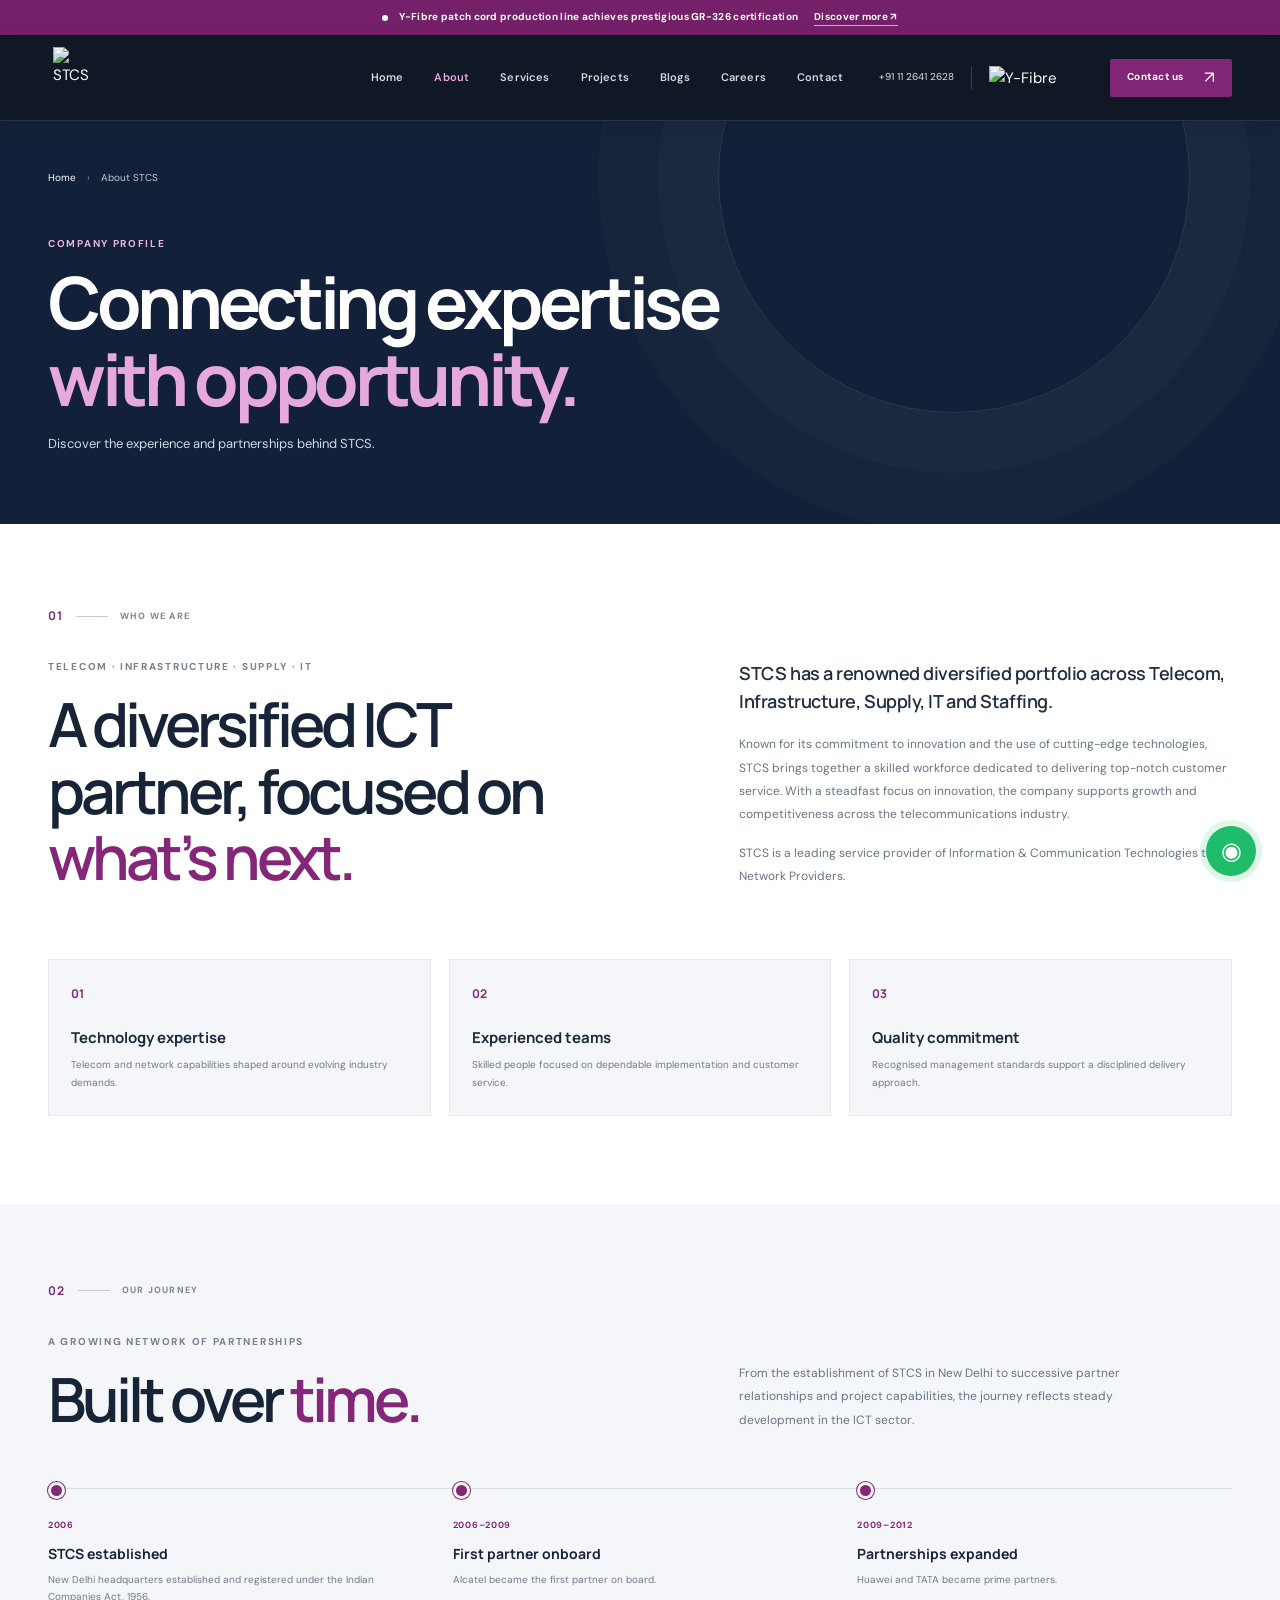
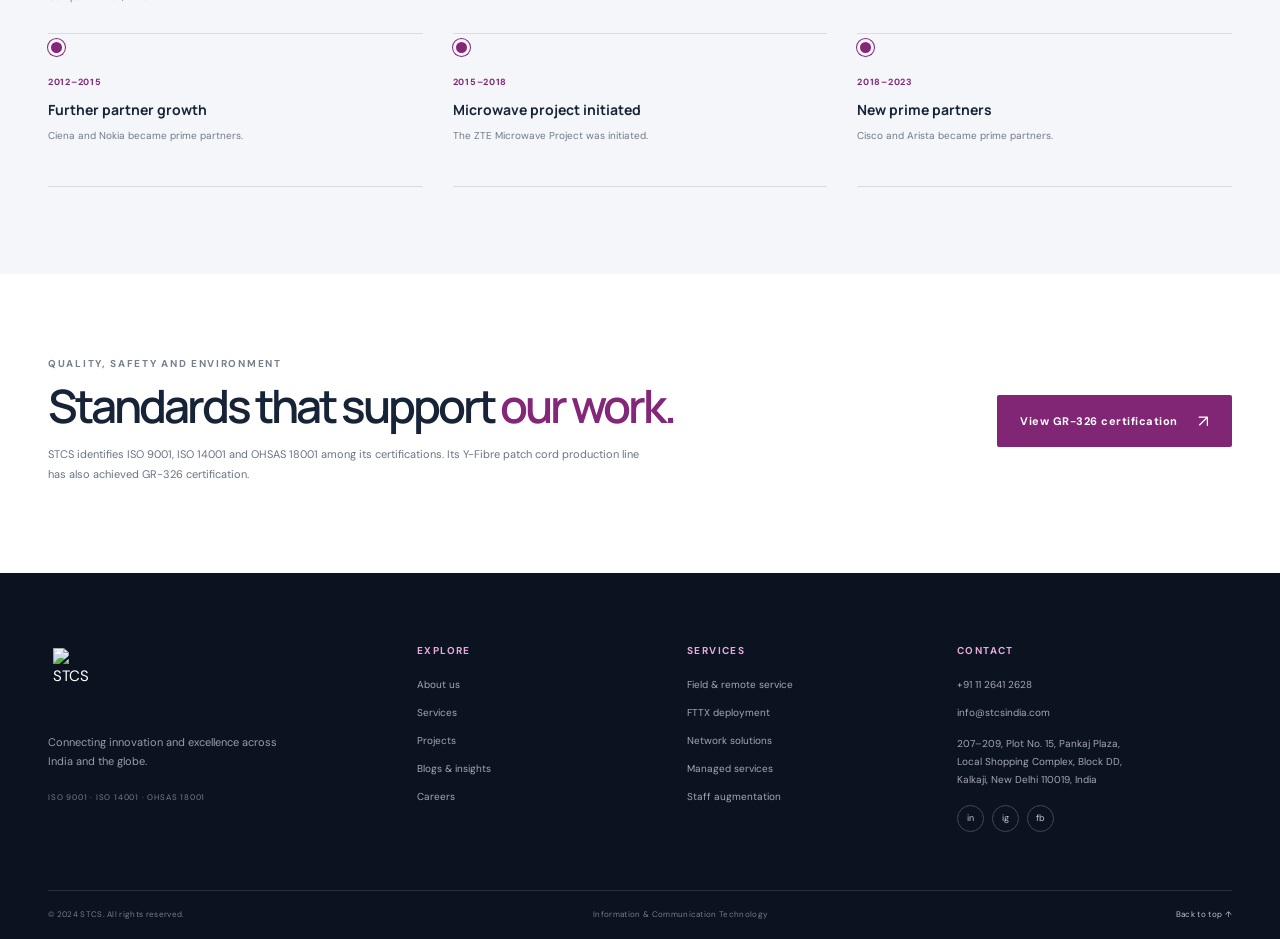
==== about.html @ 0537f9fa "Build STCS multi-page company website" ====
<!doctype html>
<html lang="en">
<head>
  <meta charset="utf-8"><meta name="viewport" content="width=device-width, initial-scale=1"><meta name="theme-color" content="#111a2a">
  <meta name="description" content="Learn about STCS, its telecommunications expertise, company history and commitment to service quality.">
  <title>About STCS — Connecting Innovation & Excellence</title>
  <link rel="preconnect" href="https://fonts.googleapis.com"><link rel="preconnect" href="https://fonts.gstatic.com" crossorigin>
  <link href="https://fonts.googleapis.com/css2?family=DM+Sans:wght@400;500;600;700&family=Manrope:wght@400;500;600;700;800&display=swap" rel="stylesheet">
  <link rel="stylesheet" href="styles.css"><link rel="stylesheet" href="brand.css?v=4"><link rel="stylesheet" href="pages.css">
  <script src="site-shell.js?v=2" defer></script><script src="script.js?v=2" defer></script>
</head>
<body data-page="about">
  <div class="reading-progress" aria-hidden="true"><span></span></div><div id="site-header"></div>
  <main>
    <section class="subpage-hero"><div class="section"><nav class="breadcrumbs" aria-label="Breadcrumb"><a href="index.html">Home</a><span>›</span><span>About STCS</span></nav><p class="eyebrow">Company profile</p><h1>Connecting expertise<br><span>with opportunity.</span></h1><p>Discover the experience and partnerships behind STCS.</p></div></section>
    <section class="page-section section about-page-intro">
      <div class="page-section-label"><span>01</span><span>Who we are</span></div>
      <div class="page-two-column"><div><p class="eyebrow">Telecom · Infrastructure · Supply · IT</p><h2>A diversified ICT partner, focused on <span>what’s next.</span></h2></div><div class="page-copy"><p class="page-lead">STCS has a renowned diversified portfolio across Telecom, Infrastructure, Supply, IT and Staffing.</p><p>Known for its commitment to innovation and the use of cutting-edge technologies, STCS brings together a skilled workforce dedicated to delivering top-notch customer service. With a steadfast focus on innovation, the company supports growth and competitiveness across the telecommunications industry.</p><p>STCS is a leading service provider of Information &amp; Communication Technologies to Network Providers.</p></div></div>
      <div class="about-standards"><div><span class="standard-symbol">01</span><h3>Technology expertise</h3><p>Telecom and network capabilities shaped around evolving industry demands.</p></div><div><span class="standard-symbol">02</span><h3>Experienced teams</h3><p>Skilled people focused on dependable implementation and customer service.</p></div><div><span class="standard-symbol">03</span><h3>Quality commitment</h3><p>Recognised management standards support a disciplined delivery approach.</p></div></div>
    </section>
    <section class="history-section"><div class="section page-section"><div class="page-section-label"><span>02</span><span>Our journey</span></div><div class="page-two-column history-heading"><div><p class="eyebrow">A growing network of partnerships</p><h2>Built over <span>time.</span></h2></div><p class="page-copy">From the establishment of STCS in New Delhi to successive partner relationships and project capabilities, the journey reflects steady development in the ICT sector.</p></div>
      <div class="timeline"><article><span class="timeline-year">2006</span><h3>STCS established</h3><p>New Delhi headquarters established and registered under the Indian Companies Act, 1956.</p></article><article><span class="timeline-year">2006–2009</span><h3>First partner onboard</h3><p>Alcatel became the first partner on board.</p></article><article><span class="timeline-year">2009–2012</span><h3>Partnerships expanded</h3><p>Huawei and TATA became prime partners.</p></article><article><span class="timeline-year">2012–2015</span><h3>Further partner growth</h3><p>Ciena and Nokia became prime partners.</p></article><article><span class="timeline-year">2015–2018</span><h3>Microwave project initiated</h3><p>The ZTE Microwave Project was initiated.</p></article><article><span class="timeline-year">2018–2023</span><h3>New prime partners</h3><p>Cisco and Arista became prime partners.</p></article></div>
    </div></section>
    <section class="page-section section about-certifications"><div><p class="eyebrow">Quality, safety and environment</p><h2>Standards that support <span>our work.</span></h2><p>STCS identifies ISO 9001, ISO 14001 and OHSAS 18001 among its certifications. Its Y-Fibre patch cord production line has also achieved GR-326 certification.</p></div><a class="button button-lime" href="index.html#certification">View GR-326 certification <span aria-hidden="true">↗</span></a></section>
  </main>
  <div id="site-footer"></div>
</body>
</html>
---- styles.css ----
@import url('https://fonts.googleapis.com/css2?family=DM+Sans:wght@400;500;600;700&family=Manrope:wght@400;500;600;700;800&display=swap');
:root{--ink:#0a0c15;--ink-soft:#111421;--paper:#f5f6f2;--white:#fff;--muted:#9da2b2;--lime:#d5f25c;--violet:#8b2679;--line:rgba(255,255,255,.13);--dark-line:rgba(12,15,26,.14);--container:1240px;--sans:'DM Sans',sans-serif;--display:'Manrope',sans-serif}
*{box-sizing:border-box}html{scroll-behavior:smooth;scroll-padding-top:90px}body{margin:0;background:var(--paper);color:var(--ink);font-family:var(--sans);font-size:15px;line-height:1.65;-webkit-font-smoothing:antialiased}a{color:inherit;text-decoration:none}button{font:inherit}.section{width:min(var(--container),calc(100% - 100px));margin-inline:auto}.announcement{min-height:34px;background:var(--lime);color:#11170a;display:flex;justify-content:center;align-items:center;gap:11px;text-align:center;padding:6px 18px;font-size:10px;font-weight:700;letter-spacing:.055em}.announcement a{margin-left:5px;border-bottom:1px solid currentColor}.pulse-dot{width:6px;height:6px;background:#11170a;border-radius:50%;animation:pulse 1.6s infinite}.site-header{height:84px;padding:0 max(50px,calc((100vw - var(--container))/2));display:flex;align-items:center;justify-content:space-between;background:var(--ink);color:white;position:sticky;top:0;z-index:20;border-bottom:1px solid rgba(255,255,255,.08);transition:height .3s,background .3s}.site-header.scrolled{height:72px;background:rgba(8,10,19,.95);backdrop-filter:blur(16px)}.brand{display:inline-flex;align-items:center;gap:10px;flex-shrink:0}.brand-mark{width:36px;height:36px;background:var(--violet);display:grid;place-items:center;color:#fff;font-family:var(--display);font-size:28px;font-weight:800;line-height:1;position:relative}.brand-mark:after{content:'';position:absolute;bottom:-3px;left:50%;width:8px;height:8px;background:inherit;transform:translateX(-50%) rotate(45deg)}.brand-mark span{z-index:1}.brand-name{font-family:var(--display);font-weight:800;letter-spacing:.035em;font-size:18px}.brand-name sup{font-size:7px;vertical-align:top;margin-left:2px}.main-nav{display:flex;align-items:center;gap:36px;margin-left:auto;margin-right:46px}.main-nav a{color:#d0d1d9;font-size:12px;font-weight:600;transition:color .2s}.main-nav a:hover,.header-contact:hover{color:var(--lime)}.header-actions{display:flex;align-items:center;gap:22px}.header-contact{font-size:11px;color:#d0d1d9;transition:color .2s}.button{display:inline-flex;align-items:center;justify-content:center;gap:20px;min-height:52px;padding:0 22px;font-size:11px;font-weight:700;letter-spacing:.03em;transition:transform .25s,background .25s,color .25s;border:1px solid transparent}.button:hover{transform:translateY(-3px)}.button span{font-size:17px;font-weight:400}.button-small{min-height:39px;padding:0 16px;font-size:10px}.button-lime{background:var(--lime);color:#0b0d12}.button-lime:hover{background:#e1ff79}.menu-toggle{display:none;background:none;border:0;color:#fff;padding:10px}.menu-toggle span{display:block;width:24px;height:1px;background:currentColor;margin:6px}
.hero{height:min(760px,calc(100vh - 118px));min-height:620px;background:#0a0b15;color:#fff;position:relative;overflow:hidden;display:flex;align-items:center}.hero-image{position:absolute;inset:0;background:linear-gradient(90deg,rgba(7,9,18,.91) 3%,rgba(7,9,18,.75) 43%,rgba(7,9,18,.36) 100%),linear-gradient(0deg,rgba(7,9,18,.75),transparent 45%),url('https://images.unsplash.com/photo-1544197150-b99a580bb7a8?auto=format&fit=crop&w=2200&q=90') center 52%/cover;transform:scale(1.04);animation:heroZoom 18s ease-out forwards}.hero-grid{position:absolute;inset:0;background-image:linear-gradient(rgba(255,255,255,.035) 1px,transparent 1px),linear-gradient(90deg,rgba(255,255,255,.035) 1px,transparent 1px);background-size:80px 80px;mask-image:linear-gradient(90deg,#000,transparent 83%);opacity:.4}.hero:after{content:'';position:absolute;width:460px;height:460px;border:1px solid rgba(213,242,92,.15);border-radius:50%;right:4%;top:15%;box-shadow:0 0 0 70px rgba(213,242,92,.025),0 0 0 140px rgba(213,242,92,.02);animation:orbit 30s linear infinite}.hero-orbit{position:absolute;border:1px solid rgba(213,242,92,.18);border-radius:50%;right:10%;top:25%;width:320px;height:320px;transform:rotate(-35deg) scaleY(.42)}.orbit-two{right:12%;top:33%;width:280px;height:280px;transform:rotate(42deg) scaleY(.55);border-color:rgba(255,255,255,.16)}.hero-content{position:relative;z-index:2;width:min(var(--container),calc(100% - 100px));margin:0 auto;padding-bottom:32px;animation:contentIn 1s .12s both}.eyebrow{font-size:10px;line-height:1.3;letter-spacing:.17em;text-transform:uppercase;font-weight:700;color:#666b78;margin:0 0 18px}.hero-eyebrow{color:#d2d4dc;display:flex;align-items:center;gap:12px;margin-bottom:25px}.eyebrow-line{width:32px;height:1px;background:var(--lime)}h1,h2,h3,p{margin-top:0}.hero h1{font-family:var(--display);font-size:clamp(50px,7vw,94px);letter-spacing:-.075em;line-height:.99;margin:0;font-weight:600;max-width:850px}.hero h1 span,.section h2 span,.cert-content h2 span,.contact-inner h2 span{color:var(--lime)}.hero-subtitle{font-family:var(--display);font-size:clamp(24px,3.5vw,42px);letter-spacing:-.04em;font-weight:500;margin:12px 0 14px}.hero-copy{max-width:430px;color:#b6bac6;font-size:14px;line-height:1.8;margin:0 0 30px}.hero-actions{display:flex;align-items:center;gap:29px}.text-link{color:#e0e2e8;font-size:11px;font-weight:600}.play-icon{display:inline-grid;place-items:center;margin-right:8px;width:22px;height:22px;border:1px solid rgba(255,255,255,.5);border-radius:50%;font-size:7px}.hero-side-note{position:absolute;z-index:2;right:max(50px,calc((100vw - var(--container))/2));top:43%;display:flex;align-items:center;gap:13px;writing-mode:vertical-rl;font-size:9px;letter-spacing:.15em;text-transform:uppercase;color:#c2c5ce}.side-rule{height:50px;width:1px;background:var(--lime)}.scroll-cue{position:absolute;bottom:82px;left:max(50px,calc((100vw - var(--container))/2));z-index:2;display:flex;align-items:center;gap:12px;font-size:9px;letter-spacing:.1em;text-transform:uppercase;color:#d1d3da}.scroll-cue span{height:32px;width:19px;border:1px solid rgba(255,255,255,.6);border-radius:12px;position:relative}.scroll-cue span:after{content:'';position:absolute;width:2px;height:6px;left:7px;top:6px;background:var(--lime);animation:scroll 1.4s infinite}.hero-bottom{position:absolute;z-index:2;bottom:22px;left:50%;transform:translateX(-50%);width:min(var(--container),calc(100% - 100px));display:flex;justify-content:space-between;color:rgba(255,255,255,.53);font-size:8px;letter-spacing:.16em}.trust-strip{height:82px;background:var(--lime);display:flex;justify-content:center;align-items:center;gap:clamp(15px,3.8vw,55px);font-family:var(--display);font-size:12px;font-weight:700;color:#171b0d;letter-spacing:.03em}.trust-strip i{font-size:13px;font-style:normal;opacity:.55}
.about-section{padding-top:125px;padding-bottom:130px}.section-kicker{display:flex;align-items:center;gap:13px;color:#737783;font-size:9px;letter-spacing:.15em;text-transform:uppercase;font-weight:700;margin-bottom:64px}.section-kicker>span:first-child{color:var(--violet);font-family:var(--display);font-size:12px}.kicker-line{width:38px;height:1px;background:#bfc1c5}.about-layout{display:grid;grid-template-columns:1.05fr .8fr;gap:12%;align-items:start}.about-heading h2,.section h2,.cert-content h2,.contact-inner h2{font-family:var(--display);font-size:clamp(42px,5.4vw,69px);letter-spacing:-.075em;line-height:1.06;font-weight:600;margin:0 0 45px}.about-heading h2 span,.section h2 span{color:#8b2679}.about-image{position:relative;height:310px;overflow:hidden;background:#161d29}.about-image img{width:100%;height:100%;object-fit:cover;filter:brightness(.76) saturate(.78);transition:transform .7s}.about-image:hover img{transform:scale(1.04)}.image-caption{position:absolute;left:20px;bottom:18px;color:#fff;display:flex;align-items:center;gap:11px;font-size:10px;letter-spacing:.06em}.caption-mark{width:27px;height:27px;background:var(--violet);display:grid;place-items:center;font-family:var(--display);font-size:19px;font-weight:800}.about-copy{padding-top:59px}.about-copy .lead{font-family:var(--display);font-weight:600;font-size:20px;line-height:1.5;letter-spacing:-.03em;margin-bottom:19px}.about-copy>p:not(.lead){color:#676b76;font-size:13px;line-height:1.95;margin-bottom:24px}.underlined-link{display:inline-flex;gap:20px;align-items:center;border-bottom:1px solid #9ca0a8;padding:0 0 8px;font-size:11px;font-weight:700;transition:gap .2s,border-color .2s}.underlined-link:hover{gap:28px;border-color:var(--violet)}.underlined-link span{font-size:15px}.about-facts{border-top:1px solid var(--dark-line);margin-top:48px;padding-top:24px;display:flex;gap:50px}.about-facts div{display:flex;flex-direction:column;gap:3px}.about-facts strong{font-family:var(--display);font-size:13px}.about-facts span{color:#81848d;font-size:10px}
.services-section{background:var(--ink);color:#fff;padding:111px 0 100px;position:relative;overflow:hidden}.services-inner{position:relative;z-index:1}.services-section:before{content:'';position:absolute;right:-230px;top:80px;width:600px;height:600px;border:1px solid rgba(213,242,92,.08);border-radius:50%;box-shadow:0 0 0 90px rgba(213,242,92,.015),0 0 0 180px rgba(213,242,92,.012)}.services-section .section-kicker{color:#989ca9}.services-section .kicker-line{background:#40424b}.services-section .section-heading-row{margin-bottom:51px}.section-heading-row{display:flex;justify-content:space-between;align-items:end;gap:50px}.section-heading-row .eyebrow{color:#888c97;margin-bottom:13px}.section h2{font-size:clamp(40px,5.2vw,62px);margin-bottom:0}.section-intro{max-width:330px;color:#a6a9b3;font-size:12px;line-height:1.9;margin:0 0 5px}.services-section h2 span{color:var(--lime)}.service-grid{display:grid;grid-template-columns:repeat(4,1fr);border-top:1px solid var(--line);border-left:1px solid var(--line)}.service-card{min-height:255px;border-right:1px solid var(--line);border-bottom:1px solid var(--line);padding:25px 25px 26px;position:relative;transition:background .3s,transform .3s;overflow:hidden}.service-card:hover{background:#161a29}.card-number{position:absolute;top:22px;right:23px;color:#626675;font-size:9px;letter-spacing:.1em}.service-icon{display:block;width:46px;height:46px;margin-bottom:29px;color:var(--lime)}.service-icon svg{width:100%;height:100%;fill:none;stroke:currentColor;stroke-width:1.5;stroke-linecap:round;stroke-linejoin:round}.service-card h3{font-family:var(--display);font-size:16px;line-height:1.4;letter-spacing:-.035em;margin:0 0 8px}.service-card p{font-size:10px;color:#a2a5b0;line-height:1.75;max-width:235px;margin:0}.card-arrow{position:absolute;right:23px;bottom:20px;color:var(--lime);font-size:18px;opacity:0;transform:translate(-6px,6px);transition:.25s}.service-card:hover .card-arrow{opacity:1;transform:translate(0,0)}.service-card-cta{background:var(--lime);color:#10130b}.service-card-cta .service-icon,.service-card-cta .card-arrow{color:#10130b}.service-card-cta p{color:#454d2f}.service-card-cta:hover{background:#e0fb76}.services-note{margin:22px 0 0;color:#808491;font-size:9px;letter-spacing:.035em}
.projects-section{padding-top:122px;padding-bottom:118px;overflow:hidden}.projects-section .section-kicker{margin-bottom:56px}.projects-section .section-heading-row{align-items:end;margin-bottom:44px}.project-controls{display:flex;gap:8px}.slide-control{width:44px;height:44px;border:1px solid #c9cbd0;background:transparent;color:var(--ink);font-size:19px;cursor:pointer;transition:.2s}.slide-control:hover{background:var(--ink);color:#fff;border-color:var(--ink)}.project-rail{display:grid;grid-auto-columns:minmax(280px,calc((100% - 48px)/3));grid-auto-flow:column;gap:24px;overflow:auto;scrollbar-width:none;scroll-snap-type:x mandatory;padding:2px 2px 15px}.project-rail::-webkit-scrollbar{display:none}.project-card{scroll-snap-align:start;background:#fff;min-width:0}.project-visual{height:235px;position:relative;overflow:hidden;background:#101725;color:#fff}.project-visual:before{content:'';position:absolute;inset:0;background:radial-gradient(circle at 50% 45%,rgba(141,219,230,.24),transparent 50%),linear-gradient(135deg,#162132,#11141c 70%)}.visual-label{position:absolute;z-index:1;top:17px;left:19px;color:#d4d7df;font-size:8px;letter-spacing:.14em}.network-art{position:absolute;width:270px;height:170px;left:50%;top:54%;transform:translate(-50%,-50%)}.network-art:before,.network-art:after{content:'';position:absolute;width:1px;height:100%;background:linear-gradient(transparent,rgba(213,242,92,.55),transparent);left:50%;transform:rotate(90deg)}.network-art:after{transform:rotate(0)}.network-art span{position:absolute;width:10px;height:10px;border:1px solid var(--lime);border-radius:50%;background:#111821;z-index:1;box-shadow:0 0 20px rgba(213,242,92,.6);animation:node 2.5s infinite alternate}.network-art span:nth-child(1){left:12%;top:20%}.network-art span:nth-child(2){left:31%;top:68%;animation-delay:.4s}.network-art span:nth-child(3){left:51%;top:32%;animation-delay:.9s}.network-art span:nth-child(4){left:72%;top:72%;animation-delay:.3s}.network-art span:nth-child(5){left:88%;top:18%;animation-delay:1.2s}.network-art i{position:absolute;inset:16% 7%;border:1px solid rgba(255,255,255,.17);transform:skewY(-19deg);border-radius:50%}.visual-cloud{background:#17202d}.visual-cloud:before{background:radial-gradient(ellipse at center,rgba(74,194,217,.22),transparent 63%),linear-gradient(145deg,#162632,#11131c)}.cloud-art{position:absolute;top:50%;left:50%;transform:translate(-50%,-50%);display:flex;align-items:center;gap:19px;color:var(--lime)}.cloud-art span{font-size:56px;line-height:1;text-shadow:0 0 25px #91d4a788}.cloud-art i{position:absolute;width:80px;height:1px;background:linear-gradient(90deg,transparent,var(--lime),transparent);left:-19px;top:50%;animation:scan 2.5s infinite}.cloud-art i:nth-of-type(2){transform:rotate(45deg)}.cloud-art i:nth-of-type(3){transform:rotate(-45deg)}.visual-data:before{background:radial-gradient(circle at 50% 50%,rgba(160,80,183,.27),transparent 60%),linear-gradient(140deg,#201829,#10131d)}.data-art{position:absolute;bottom:35px;left:50%;transform:translateX(-50%);height:110px;display:flex;align-items:end;gap:8px}.data-art span{width:17px;height:40%;background:linear-gradient(0deg,#872578,var(--lime));opacity:.8;animation:bars 1.5s ease-in-out infinite alternate}.data-art span:nth-child(2){height:77%;animation-delay:.2s}.data-art span:nth-child(3){height:53%;animation-delay:.4s}.data-art span:nth-child(4){height:95%;animation-delay:.1s}.data-art span:nth-child(5){height:61%;animation-delay:.6s}.data-art span:nth-child(6){height:80%;animation-delay:.3s}.data-art span:nth-child(7){height:46%;animation-delay:.8s}.visual-policy:before{background:radial-gradient(circle at 50% 50%,rgba(213,242,92,.18),transparent 55%),linear-gradient(140deg,#1d241f,#10131d)}.policy-art{position:absolute;inset:70px 30px;display:flex;justify-content:center;align-items:center;gap:15px}.policy-art span{width:62px;height:62px;border:1px solid rgba(213,242,92,.65);border-radius:50%;display:grid;place-items:center;color:var(--lime);font-family:var(--display);font-size:12px;box-shadow:0 0 24px #d5f25c1b;animation:float 3s ease-in-out infinite}.policy-art span:nth-child(2){animation-delay:.4s}.policy-art span:nth-child(3){animation-delay:.8s}.project-info{padding:23px 24px 27px}.project-type{font-size:8px;letter-spacing:.13em;color:#898c96;font-weight:700}.project-info h3{font-family:var(--display);font-size:20px;line-height:1.3;letter-spacing:-.05em;margin:11px 0 9px}.project-info p{min-height:59px;color:#737783;font-size:10px;line-height:1.75;margin-bottom:20px}.project-info .underlined-link{font-size:9px}.project-footnote{display:flex;justify-content:space-between;border-top:1px solid var(--dark-line);padding-top:14px;color:#858893;font-size:8px;letter-spacing:.1em;text-transform:uppercase}.additional-projects{margin-top:45px;display:flex;gap:32px;align-items:baseline;border-top:1px solid var(--dark-line);padding-top:20px}.additional-projects span{flex:0 0 auto;font-size:9px;letter-spacing:.12em;text-transform:uppercase;color:#878a93;font-weight:700}.additional-projects p{font-size:11px;color:#545965;margin:0;line-height:1.8}
.certification-section{background:#101321;color:#fff;position:relative;overflow:hidden;padding:84px 0}.cert-glow{position:absolute;width:540px;height:540px;border:1px solid rgba(213,242,92,.16);border-radius:50%;right:10%;top:-225px;box-shadow:0 0 0 60px rgba(213,242,92,.025),0 0 0 120px rgba(213,242,92,.02)}.cert-content{position:relative;display:grid;grid-template-columns:118px 1fr auto;align-items:center;gap:47px}.cert-badge{width:105px;height:105px;border:1px solid rgba(213,242,92,.55);border-radius:50%;display:flex;flex-direction:column;align-items:center;justify-content:center;color:var(--lime);position:relative}.cert-badge:before{content:'';position:absolute;inset:8px;border:1px dashed rgba(213,242,92,.4);border-radius:50%;animation:orbit 22s linear infinite}.cert-badge span{font-family:var(--display);font-size:29px;font-weight:800;line-height:1}.cert-badge small{font-size:9px;letter-spacing:.2em}.cert-content .eyebrow{color:#adb0b9}.cert-content h2{font-size:clamp(35px,4.4vw,54px);margin:0 0 12px}.cert-content p:not(.eyebrow){color:#a5a8b2;font-size:11px;max-width:550px;margin:0}.button-outline{border-color:rgba(255,255,255,.5);color:#fff;white-space:nowrap}.button-outline:hover{background:var(--lime);color:#111;border-color:var(--lime)}
.insights-section{padding-top:120px;padding-bottom:127px}.insights-section .section-kicker{margin-bottom:58px}.insights-section .section-heading-row{margin-bottom:43px}.insight-grid{display:grid;grid-template-columns:repeat(3,1fr);gap:25px}.insight-card{background:#fff;padding-bottom:24px;transition:transform .3s,box-shadow .3s}.insight-card:hover{transform:translateY(-6px);box-shadow:0 16px 40px rgba(16,19,29,.09)}.insight-image{height:230px;position:relative;overflow:hidden;display:flex;align-items:center;justify-content:center;color:#fff;background-size:cover;background-position:center}.insight-image:before{content:'';position:absolute;inset:0;background:linear-gradient(140deg,rgba(11,13,22,.36),rgba(11,13,22,.75))}.insight-one{background-image:url('https://images.unsplash.com/photo-1519389950473-47ba0277781c?auto=format&fit=crop&w=900&q=85')}.insight-two{background-image:url('https://images.unsplash.com/photo-1486406146926-c627a92ad1ab?auto=format&fit=crop&w=900&q=85')}.insight-three{background-image:url('https://images.unsplash.com/photo-1516321318423-f06f85e504b3?auto=format&fit=crop&w=900&q=85')}.insight-image>span{position:absolute;top:16px;left:17px;font-size:8px;letter-spacing:.15em;z-index:1}.insight-image b{position:relative;z-index:1;font-family:var(--display);font-size:26px;line-height:.98;letter-spacing:-.06em;text-align:center;color:#fff}.insight-meta{display:flex;justify-content:space-between;margin:22px 22px 8px;color:#898c95;font-size:8px;letter-spacing:.13em}.insight-meta span:last-child{font-size:15px;color:var(--violet)}.insight-card h3{font-family:var(--display);font-size:17px;letter-spacing:-.04em;line-height:1.4;margin:0 22px 8px}.insight-card p{font-size:10px;line-height:1.75;color:#747782;margin:0 22px 20px}.insight-read{font-size:9px;font-weight:700;margin:0 22px;border-bottom:1px solid #b8bac0;padding-bottom:7px;display:inline-flex;gap:15px}.insight-read span{font-size:14px}
.contact-section{background:var(--violet);color:#fff;position:relative;overflow:hidden;padding:93px 0 100px}.contact-orb{position:absolute;width:480px;height:480px;border:1px solid rgba(255,255,255,.18);border-radius:50%;right:5%;top:-225px;box-shadow:0 0 0 68px rgba(255,255,255,.025),0 0 0 136px rgba(255,255,255,.02)}.contact-inner{display:flex;justify-content:space-between;align-items:center;position:relative}.contact-inner .eyebrow{color:#e3cfe0}.contact-inner h2{font-size:clamp(55px,7vw,85px);margin:0}.contact-inner h2 span{color:var(--lime)}.contact-details{max-width:370px;padding-top:20px}.contact-details>p{font-size:13px;color:#f0e5ee;margin-bottom:20px}.contact-quick{display:flex;gap:23px;margin-top:23px}.contact-quick a{font-size:10px;color:#f0ddec;border-bottom:1px solid rgba(255,255,255,.4)}
.site-footer{background:#080a13;color:#fff}.footer-main{display:grid;grid-template-columns:1.45fr 1fr 1fr 1.25fr;gap:50px;padding-top:70px;padding-bottom:58px}.footer-brand-col .brand{margin-bottom:18px}.footer-brand-col p{max-width:230px;color:#999daa;font-size:11px;line-height:1.8}.iso-note{font-size:8px;letter-spacing:.1em;color:#777b87}.footer-links{display:flex;flex-direction:column;align-items:flex-start;gap:10px}.footer-links h3{font-size:10px;text-transform:uppercase;letter-spacing:.14em;color:var(--lime);margin:0 0 7px}.footer-links>a,.footer-links p{font-size:10px;color:#a4a7b2;margin:0;line-height:1.8;transition:color .2s}.footer-links>a:hover{color:var(--lime)}.footer-contact p{margin-top:3px}.social-links{display:flex;gap:8px;margin-top:6px}.social-links a{width:27px;height:27px;border:1px solid #444652;border-radius:50%;display:grid;place-items:center;font-size:9px;color:#c4c6ce}.social-links a:hover{background:var(--lime);color:#111;border-color:var(--lime)}.footer-bottom{border-top:1px solid rgba(255,255,255,.12);padding-top:17px;padding-bottom:18px;display:flex;justify-content:space-between;color:#777b87;font-size:8px;letter-spacing:.04em}.footer-bottom a{color:#c1c3cb}.whatsapp{position:fixed;z-index:15;right:24px;bottom:24px;width:50px;height:50px;background:#1fbd69;color:#fff;border-radius:50%;display:grid;place-items:center;font-size:24px;box-shadow:0 0 0 7px rgba(31,189,105,.2);transition:transform .2s}.whatsapp:hover{transform:scale(1.08)}
.reveal{opacity:0;transform:translateY(22px);transition:opacity .7s ease,transform .7s ease}.reveal.is-visible{opacity:1;transform:none}.service-card.reveal:nth-child(2),.insight-card.reveal:nth-child(2){transition-delay:.08s}.service-card.reveal:nth-child(3),.insight-card.reveal:nth-child(3){transition-delay:.16s}.service-card.reveal:nth-child(4){transition-delay:.24s}.service-card.reveal:nth-child(5){transition-delay:.07s}.service-card.reveal:nth-child(6){transition-delay:.14s}.service-card.reveal:nth-child(7){transition-delay:.21s}.service-card.reveal:nth-child(8){transition-delay:.28s}
@keyframes pulse{0%,100%{box-shadow:0 0 0 0 rgba(17,23,10,.25)}50%{box-shadow:0 0 0 5px rgba(17,23,10,0)}}@keyframes heroZoom{to{transform:scale(1)}}@keyframes contentIn{from{opacity:0;transform:translateY(24px)}to{opacity:1;transform:translateY(0)}}@keyframes scroll{0%{transform:translateY(0);opacity:0}30%{opacity:1}100%{transform:translateY(12px);opacity:0}}@keyframes orbit{to{transform:rotate(360deg)}}@keyframes node{from{opacity:.45;transform:scale(.75)}to{opacity:1;transform:scale(1.25)}}@keyframes scan{0%{opacity:0;transform:translateX(-40px)}40%{opacity:.8}100%{opacity:0;transform:translateX(55px)}}@keyframes bars{to{height:35%;opacity:.45}}@keyframes float{50%{transform:translateY(-7px)}}
@media(max-width:1050px){.site-header{padding-inline:30px}.main-nav{gap:20px;margin-right:25px}.header-contact{display:none}.section{width:calc(100% - 60px)}.hero-content{width:calc(100% - 60px)}.hero-bottom{width:calc(100% - 60px)}.hero-side-note{right:30px}.scroll-cue{left:30px}.about-layout{gap:8%}.service-card{padding:21px 18px;min-height:245px}.service-card h3{font-size:14px}.project-rail{grid-auto-columns:minmax(270px,calc((100% - 24px)/2))}.footer-main{gap:30px}}
@media(max-width:760px){.announcement{font-size:8px;line-height:1.45;flex-wrap:wrap;gap:6px}.site-header{height:70px;padding-inline:22px}.site-header.scrolled{height:64px}.brand-mark{width:32px;height:32px;font-size:25px}.brand-name{font-size:16px}.header-actions{margin-left:auto;margin-right:10px}.header-actions .button{min-height:34px;padding:0 12px}.menu-toggle{display:block;z-index:22}.main-nav{display:none;position:absolute;top:100%;left:0;right:0;margin:0;background:#0b0d17;padding:18px 24px 25px;border-top:1px solid var(--line);flex-direction:column;align-items:stretch;gap:0}.main-nav.open{display:flex}.main-nav a{font-size:14px;padding:13px 0;border-bottom:1px solid rgba(255,255,255,.08)}.menu-toggle[aria-expanded=true] span:first-child{transform:translateY(3.5px) rotate(45deg)}.menu-toggle[aria-expanded=true] span:last-child{transform:translateY(-3.5px) rotate(-45deg)}.menu-toggle span{transition:transform .2s}.section{width:calc(100% - 44px)}.hero{height:calc(100svh - 104px);min-height:570px;max-height:760px}.hero-image{background-position:58% center}.hero-content{width:calc(100% - 44px);padding-bottom:8px}.hero h1{font-size:clamp(47px,11vw,76px)}.hero-subtitle{font-size:27px}.hero-copy{max-width:330px;font-size:12px}.hero-side-note{display:none}.hero:after{width:300px;height:300px;right:-90px;top:16%}.hero-orbit{right:-13%;top:23%;width:270px;height:270px}.orbit-two{right:-10%;top:34%}.hero-bottom{width:calc(100% - 44px);font-size:7px}.hero-bottom span:nth-child(2){display:none}.scroll-cue{left:22px;bottom:70px}.trust-strip{height:65px;gap:13px;font-size:9px;overflow:hidden;white-space:nowrap}.trust-strip i{font-size:9px}.about-section{padding-top:82px;padding-bottom:83px}.section-kicker{margin-bottom:42px}.about-layout{grid-template-columns:1fr;gap:30px}.about-heading h2,.section h2{font-size:clamp(42px,10vw,59px)}.about-heading h2{margin-bottom:30px}.about-image{height:245px}.about-copy{padding-top:0}.about-copy .lead{font-size:18px}.about-copy>p:not(.lead){font-size:12px}.about-facts{margin-top:30px}.services-section{padding:80px 0 70px}.section-heading-row{display:block}.services-section .section-heading-row{margin-bottom:35px}.section-intro{margin-top:18px}.section h2{font-size:clamp(38px,9.2vw,55px)}.service-grid{grid-template-columns:repeat(2,1fr)}.service-card{min-height:232px;padding:19px 15px}.service-icon{width:39px;height:39px;margin-bottom:25px}.service-card h3{font-size:13px}.service-card p{font-size:9px}.card-number{top:17px;right:13px}.services-note{line-height:1.8}.projects-section{padding-top:83px;padding-bottom:78px}.projects-section .section-kicker{margin-bottom:40px}.projects-section .section-heading-row{display:flex;align-items:end;gap:12px;margin-bottom:30px}.project-controls{flex-shrink:0}.slide-control{width:36px;height:36px}.project-rail{grid-auto-columns:minmax(260px,82%);gap:15px}.project-visual{height:200px}.project-info{padding:20px}.project-info h3{font-size:18px}.project-footnote{font-size:7px}.additional-projects{display:block;margin-top:32px}.additional-projects p{margin-top:10px}.certification-section{padding:66px 0}.cert-content{grid-template-columns:70px 1fr;gap:21px}.cert-badge{width:66px;height:66px}.cert-badge:before{inset:5px}.cert-badge span{font-size:21px}.cert-badge small{font-size:7px}.cert-content h2{font-size:clamp(31px,7.6vw,43px)}.cert-content p:not(.eyebrow){font-size:10px}.cert-content .button{grid-column:2;width:max-content;margin-top:7px;min-height:44px}.insights-section{padding-top:83px;padding-bottom:82px}.insights-section .section-kicker{margin-bottom:40px}.insights-section .section-heading-row{display:flex;align-items:end;gap:15px;margin-bottom:30px}.insights-section .section-heading-row>.underlined-link{flex-shrink:0;font-size:9px;gap:8px}.insight-grid{grid-template-columns:1fr;gap:18px}.insight-card{display:grid;grid-template-columns:40% 1fr;padding:0 0 18px;column-gap:0}.insight-image{grid-row:1/6;height:100%;min-height:190px}.insight-image b{font-size:18px}.insight-meta{margin:17px 15px 5px}.insight-card h3{font-size:14px;margin:0 15px 5px}.insight-card p{margin:0 15px 10px;font-size:9px}.insight-read{margin:0 15px;font-size:8px}.contact-section{padding:70px 0}.contact-inner{display:block}.contact-inner h2{font-size:66px}.contact-details{padding-top:27px}.contact-quick{flex-wrap:wrap;gap:16px}.footer-main{grid-template-columns:1fr 1fr;gap:35px 20px;padding-top:52px;padding-bottom:42px}.footer-brand-col{grid-column:1/-1}.footer-bottom{flex-wrap:wrap;gap:11px}.footer-bottom span:nth-child(2){display:none}.whatsapp{right:17px;bottom:18px;width:45px;height:45px}}
@media(max-width:390px){.header-actions .button{font-size:9px;gap:8px}.hero-actions{gap:16px}.hero-actions .button{padding-inline:15px;gap:11px}.text-link{font-size:9px}.trust-strip{gap:9px;font-size:8px}.service-card{padding-inline:12px}.insight-card{grid-template-columns:37% 1fr}.insight-image{min-height:205px}.contact-quick{display:grid;gap:10px}}
@media(prefers-reduced-motion:reduce){*,*::before,*::after{scroll-behavior:auto!important;animation-duration:.01ms!important;animation-iteration-count:1!important;transition-duration:.01ms!important}.reveal{opacity:1;transform:none}}

/* Finishing details: calmer tones, clearer surfaces, and a focused hero feature panel. */
:root{--paper:#f7f8f5;--lime:#cce982;--violet:#7d2b70}
.hero-capability{position:absolute;z-index:3;right:max(90px,calc((100vw - var(--container))/2 + 38px));top:50%;transform:translateY(-40%);width:236px;padding:17px 18px 16px;border:1px solid rgba(255,255,255,.2);background:linear-gradient(145deg,rgba(20,26,39,.83),rgba(10,13,22,.69));box-shadow:0 24px 70px rgba(0,0,0,.3);backdrop-filter:blur(16px);animation:panelIn .9s .55s both}
.capability-head{display:flex;align-items:center;gap:8px;color:#dfe2e8;font-size:8px;letter-spacing:.11em;text-transform:uppercase;font-weight:700;white-space:nowrap}
.capability-status{width:6px;height:6px;border-radius:50%;background:var(--lime);box-shadow:0 0 10px var(--lime)}
.capability-index{margin-left:auto;color:#858b99;font-size:7px}
.capability-graphic{height:122px;position:relative;display:grid;place-items:center;overflow:hidden;border-bottom:1px solid rgba(255,255,255,.1)}
.capability-ring{position:absolute;border:1px solid rgba(204,233,130,.35);border-radius:50%;width:75px;height:75px;transform:scaleY(.42) rotate(-24deg)}
.ring-a{animation:orbit 12s linear infinite}.ring-b{width:110px;height:110px;border-color:rgba(255,255,255,.19);transform:scaleY(.42) rotate(34deg);animation:orbitReverse 18s linear infinite}
.capability-core{width:34px;height:34px;background:var(--violet);display:grid;place-items:center;color:#fff;font:800 25px/1 var(--display);box-shadow:0 0 28px rgba(204,233,130,.2);z-index:1}
.capability-node{position:absolute;width:5px;height:5px;border-radius:50%;background:var(--lime);box-shadow:0 0 12px var(--lime)}
.node-a{top:24px;left:67px}.node-b{right:48px;top:55px;animation:node 1.8s infinite alternate}.node-c{bottom:22px;left:105px;animation:node 1.8s .7s infinite alternate}
.capability-list{display:grid;gap:0;padding-top:9px}
.capability-list span{display:flex;gap:12px;align-items:center;padding:6px 0;color:#e1e3e8;font-size:9px;border-bottom:1px solid rgba(255,255,255,.07)}
.capability-list b{color:var(--lime);font-size:8px;font-weight:600;letter-spacing:.08em}
.capability-link{display:flex;justify-content:space-between;align-items:center;padding-top:12px;color:var(--lime);font-size:9px;font-weight:700;letter-spacing:.03em}
.capability-link span{font-size:15px;transition:transform .2s}.capability-link:hover span{transform:translate(3px,-3px)}
.service-card,.project-card,.insight-card{box-shadow:0 1px 0 rgba(12,15,26,.025)}
.service-card:hover{transform:translateY(-3px)}
.project-card{border:1px solid rgba(12,15,26,.045)}
.insight-card{border:1px solid rgba(12,15,26,.04)}
@keyframes panelIn{from{opacity:0;transform:translate(16px,-40%)}to{opacity:1;transform:translate(0,-40%)}}
@keyframes orbitReverse{to{transform:scaleY(.42) rotate(-326deg)}}
@media(max-width:1150px){.hero-capability{right:35px;width:218px}.hero h1{font-size:clamp(50px,6.2vw,76px)}.hero-content{width:calc(100% - 70px)}}
@media(max-width:950px){.hero-capability{display:none}}
@media(max-width:760px){.hero-content{width:calc(100% - 44px)}.hero h1{font-size:clamp(47px,11vw,76px)}}
.reading-progress{position:fixed;z-index:50;inset:0 0 auto;height:2px;pointer-events:none;background:transparent}
.reading-progress span{display:block;width:100%;height:100%;background:var(--lime);transform:scaleX(0);transform-origin:left center;box-shadow:0 0 8px rgba(204,233,130,.55)}
.main-nav a[aria-current="location"]{color:var(--lime)}
.credentials-row{display:grid;grid-template-columns:1.1fr repeat(3,1fr) 1.25fr;align-items:center;gap:22px;margin-top:68px;padding:22px 0;border-top:1px solid var(--dark-line);border-bottom:1px solid var(--dark-line)}
.credentials-label{display:flex;align-items:center;gap:9px;color:#747985;font-size:8px;font-weight:700;letter-spacing:.12em;text-transform:uppercase}
.credentials-dot{width:7px;height:7px;border-radius:50%;background:var(--violet);box-shadow:0 0 0 4px rgba(125,43,112,.1)}
.credential{display:flex;flex-direction:column;gap:3px}
.credential strong,.credential-feature strong{font-family:var(--display);font-size:11px;letter-spacing:-.02em}
.credential span{font-size:8px;color:#7b7f89;line-height:1.4}
.credential-feature{display:flex;align-items:center;gap:7px;padding-left:19px;border-left:1px solid var(--dark-line);font-size:8px;color:#6e727d}
.credential-feature>span{font-weight:700;color:var(--violet);letter-spacing:.03em}
.credential-feature strong{color:var(--ink);white-space:nowrap}
.credential-feature b{margin-left:auto;font-size:14px;color:var(--violet);transition:transform .2s}
.credential-feature:hover b{transform:translate(3px,-3px)}
@media(max-width:900px){.credentials-row{grid-template-columns:repeat(4,1fr);gap:18px}.credentials-label{grid-column:1/-1}.credential-feature{padding-left:0;border-left:0}}
@media(max-width:600px){.credentials-row{grid-template-columns:repeat(2,minmax(0,1fr));gap:18px 13px;margin-top:42px;padding:20px 0}.credential-feature{grid-column:1/-1;padding-top:8px;border-top:1px solid var(--dark-line)}}
---- brand.css ----
/* STCS corporate visual system: authentic brand colors, official marks and clean editorial layout. */
:root{--ink:#111a2a;--ink-soft:#18253a;--paper:#f4f6f9;--white:#fff;--muted:#aab4c2;--lime:#842779;--violet:#842779;--line:rgba(255,255,255,.14);--dark-line:rgba(17,26,42,.14);--container:1210px}
html{scroll-padding-top:90px}body{background:#fff;color:var(--ink);font-family:'DM Sans',Arial,sans-serif}a{transition:color .2s ease,background-color .2s ease,border-color .2s ease}.section{width:min(var(--container),calc(100% - 96px))}
.announcement{min-height:35px;background:#74216a;color:#fff;font-size:10px;letter-spacing:.03em}.announcement a{border-color:rgba(255,255,255,.65)}.pulse-dot{background:#fff}
.site-header,.site-header.scrolled{height:86px;background:#101725;color:#fff;padding:0 max(48px,calc((100vw - var(--container))/2));border-bottom:1px solid rgba(255,255,255,.12);box-shadow:0 8px 28px rgba(6,12,22,.08)}.site-header.scrolled{height:76px;background:rgba(16,23,37,.97)}.brand{width:58px;height:72px;justify-content:center}.brand img{display:block;width:auto;height:62px;max-width:58px;object-fit:contain}.main-nav{gap:31px;margin-left:auto;margin-right:36px}.main-nav a{font-size:11px;color:#d4d9e2;letter-spacing:.015em}.main-nav a:hover,.main-nav a[aria-current="location"]{color:#e6a9dc}.header-actions{gap:17px}.header-contact{color:#e0e3e9;font-size:10px;white-space:nowrap}.yfibre-link{display:flex;align-items:center;border-left:1px solid rgba(255,255,255,.17);padding-left:17px}.yfibre-link img{display:block;width:104px;height:auto;object-fit:contain}.button{border-radius:2px;letter-spacing:.045em}.button-lime{background:#812575;color:white}.button-lime:hover{background:#9c358c}.button-small{min-height:38px}.menu-toggle{border-radius:2px}
.hero{height:min(690px,calc(100vh - 121px));min-height:590px;background:#132035;color:#fff;display:flex;align-items:center}.hero-image{background-image:linear-gradient(90deg,rgba(12,24,42,.72),rgba(19,36,58,.53) 52%,rgba(14,27,45,.72)),linear-gradient(0deg,rgba(9,20,36,.54),rgba(9,20,36,.08) 60%),url('https://images.unsplash.com/photo-1519501025264-65ba15a82390?auto=format&fit=crop&w=2200&q=88');background-position:center 53%;transform:scale(1.025);animation:heroZoom 20s ease-out forwards}.hero-grid{background-image:radial-gradient(rgba(255,255,255,.38) .7px,transparent .7px);background-size:24px 24px;opacity:.12;mask-image:linear-gradient(90deg,transparent,#000 35%,#000 70%,transparent)}.hero:after{width:580px;height:580px;right:50%;top:50%;transform:translate(50%,-50%);border-color:rgba(255,255,255,.12);box-shadow:0 0 0 66px rgba(255,255,255,.025),0 0 0 132px rgba(255,255,255,.018);animation:none}.hero-orbit{width:390px;height:390px;right:50%;top:50%;transform:translate(50%,-50%) rotate(-28deg) scaleY(.37);border-color:rgba(255,255,255,.16)}.orbit-two{width:330px;height:330px;right:50%;top:50%;transform:translate(50%,-50%) rotate(38deg) scaleY(.49);border-color:rgba(231,186,222,.23)}.hero-content{width:min(1040px,calc(100% - 60px));padding:0 0 12px;text-align:center;display:flex;flex-direction:column;align-items:center;animation:contentIn 1s .12s both}.hero-logo{display:block;width:112px;height:148px;object-fit:contain;margin:0 auto 24px;filter:drop-shadow(0 10px 18px rgba(0,0,0,.18));animation:logoFloat 5s ease-in-out infinite}.hero-eyebrow{justify-content:center;gap:9px;margin:0 0 17px;color:#e6eaf1;font-size:9px;letter-spacing:.19em}.hero-eyebrow span{color:#e6a9dc}.eyebrow-line{background:#e6a9dc}.hero h1{max-width:960px;font-family:'Manrope','DM Sans',sans-serif;font-size:clamp(31px,4vw,51px);line-height:1.2;font-weight:700;letter-spacing:.018em;text-transform:uppercase}.hero h1 span{color:#fff}.hero-copy{max-width:565px;margin:18px auto 24px;color:#dce2eb;font-size:13px;line-height:1.75;letter-spacing:.02em}.hero-actions{justify-content:center;gap:13px}.hero-actions .button{min-width:160px;min-height:47px}.hero .text-link{padding:13px 17px;border:1px solid rgba(255,255,255,.42);color:#fff;border-radius:2px;font-size:10px}.hero .text-link:hover{background:rgba(255,255,255,.1)}.hero .text-link span{margin-left:8px;color:#e6a9dc;font-size:15px}.scroll-cue{left:50%;bottom:54px;transform:translateX(-50%);gap:9px;color:rgba(255,255,255,.8);font-size:8px;letter-spacing:.16em}.scroll-cue span{height:25px;width:16px;border-color:rgba(255,255,255,.55)}.scroll-cue span:after{left:6px;top:5px;background:#e6a9dc}.hero-bottom{width:min(var(--container),calc(100% - 96px));bottom:18px;color:rgba(255,255,255,.68);font-size:7px;letter-spacing:.13em}.hero-side-note{display:none}
.trust-strip{height:74px;background:#fff;color:#374357;border-top:1px solid #e9ebef;border-bottom:1px solid #e9ebef;gap:clamp(17px,4vw,55px);font-family:'DM Sans',sans-serif;font-size:10px;letter-spacing:.13em;text-transform:uppercase}.trust-strip i{color:#842779;font-size:12px;opacity:.85}
.about-section{background:#fff;padding-top:108px;padding-bottom:94px}.section-kicker{color:#737d8d}.section-kicker>span:first-child{color:#842779}.kicker-line{background:#c6cbd3}.about-layout{grid-template-columns:1fr .88fr;gap:9%;align-items:center}.eyebrow{color:#777f8e}.about-heading h2,.section h2,.cert-content h2,.contact-inner h2{font-family:'Manrope',sans-serif;letter-spacing:-.055em}.about-heading h2 span,.section h2 span{color:#842779}.about-image{height:335px;background:#18253a}.about-image img{filter:brightness(.84) saturate(.8)}.image-caption{font-size:9px;letter-spacing:.08em}.caption-mark{background:#842779}.about-copy{padding-top:28px}.about-copy .lead{font-size:19px;color:#192439}.about-copy>p:not(.lead){color:#677183;font-size:12px;line-height:1.9}.about-facts strong{color:#172238}.credentials-row{border-color:#e1e4e9}.credentials-label{color:#727c8c}.credentials-dot{background:#842779;box-shadow:0 0 0 4px rgba(132,39,121,.1)}.credential strong{color:#182236}.credential span{color:#747e8e}.credential-feature>span,.credential-feature b{color:#842779}.credential-feature strong{color:#172238}
.services-section{background:#f3f5f8;color:#131d2c;padding:104px 0 90px}.services-section:before{border-color:rgba(116,33,106,.07);box-shadow:0 0 0 90px rgba(116,33,106,.018),0 0 0 180px rgba(116,33,106,.012)}.services-section .section-kicker{color:#6e7889}.services-section .kicker-line{background:#c7cbd2}.services-section .section-heading-row{margin-bottom:42px}.section-heading-row .eyebrow{color:#727d8d}.section-intro{color:#647082}.services-section h2 span{color:#842779}.service-grid{border-color:#dfe3ea}.service-card{background:#fff;border-color:#dfe3ea;min-height:238px;box-shadow:0 7px 22px rgba(17,26,42,.035);transition:transform .25s,box-shadow .25s,border-color .25s}.service-card:hover{background:#fff;border-color:#c5a0bf;transform:translateY(-4px);box-shadow:0 14px 28px rgba(17,26,42,.08)}.service-icon{color:#842779}.card-number{color:#929aa7}.service-card h3{color:#182236}.service-card p{color:#687385}.card-arrow{color:#842779}.service-card-cta{background:#842779;color:#fff;border-color:#842779}.service-card-cta h3,.service-card-cta .service-icon,.service-card-cta .card-arrow{color:#fff}.service-card-cta p{color:#f0e4ee}.service-card-cta:hover{background:#6f1b66;border-color:#6f1b66}.services-note{color:#6d7788}
.projects-section{background:#fff;padding-top:108px;padding-bottom:104px}.project-card{background:#fff;border:1px solid #e4e7ec;box-shadow:0 8px 26px rgba(17,26,42,.055);transition:transform .25s,box-shadow .25s}.project-card:hover{transform:translateY(-4px);box-shadow:0 16px 32px rgba(17,26,42,.1)}.project-visual{height:226px}.project-info h3{color:#182236}.project-info p{color:#687385}.project-info .underlined-link{border-color:#b7bdc7;color:#29364a}.project-type{color:#7c8593}.slide-control{border-color:#cbd0d8;color:#182236}.slide-control:hover{background:#842779;border-color:#842779}.project-footnote{border-color:#e0e3e8;color:#737e8e}.additional-projects{border-color:#e0e3e8}.additional-projects span{color:#747d8b}.additional-projects p{color:#596476}
.certification-section{background:#111a2a;color:#fff;padding:79px 0}.cert-glow{border-color:rgba(230,169,220,.18);box-shadow:0 0 0 60px rgba(230,169,220,.025),0 0 0 120px rgba(230,169,220,.02)}.cert-badge{border-color:rgba(230,169,220,.65);color:#e8b6df}.cert-badge:before{border-color:rgba(230,169,220,.4)}.cert-content .eyebrow{color:#c2c8d2}.cert-content h2 span{color:#e8b6df}.cert-content p:not(.eyebrow){color:#c2c8d2}.button-outline{border-color:rgba(255,255,255,.58)}.button-outline:hover{background:#842779;border-color:#842779;color:#fff}
.insights-section{background:#fff}.insight-card{border:1px solid #e5e7eb;box-shadow:0 6px 22px rgba(17,26,42,.04)}.insight-card:hover{box-shadow:0 16px 35px rgba(17,26,42,.1)}.insight-meta span:last-child{color:#842779}.insight-read{border-color:#c3c8d0}.contact-section{background:#172337;color:#fff}.contact-orb{border-color:rgba(230,169,220,.15);box-shadow:0 0 0 68px rgba(230,169,220,.022),0 0 0 136px rgba(230,169,220,.016)}.contact-inner h2 span{color:#e8b6df}.contact-inner .eyebrow{color:#d6bfda}.contact-details>p{color:#d7dce5}.contact-quick a{color:#ece2ef}.site-footer{background:#0c1320}.footer-links h3{color:#e6a9dc}.footer-links>a:hover{color:#e6a9dc}.social-links a:hover{background:#842779;border-color:#842779;color:#fff}
.reading-progress span{background:#a23b91;box-shadow:0 0 8px rgba(162,59,145,.45)}.whatsapp{box-shadow:0 0 0 6px rgba(31,189,105,.14)}
@keyframes logoFloat{0%,100%{transform:translateY(0)}50%{transform:translateY(-5px)}}
@media(max-width:1050px){.site-header,.site-header.scrolled{padding-inline:30px}.main-nav{gap:19px;margin-right:20px}.header-contact{display:none}.yfibre-link{padding-left:12px}.yfibre-link img{width:90px}.hero-capability{display:none}.hero-content{width:calc(100% - 70px)}.hero h1{font-size:clamp(30px,4.4vw,45px)}.about-layout{gap:7%}.credentials-row{grid-template-columns:repeat(4,1fr);gap:18px}.credentials-label{grid-column:1/-1}.credential-feature{padding-left:0;border-left:0}}
@media(max-width:760px){.announcement{font-size:8px;min-height:35px}.site-header,.site-header.scrolled{height:70px;padding-inline:20px}.brand{width:43px;height:62px}.brand img{height:52px;max-width:42px}.header-actions{margin-left:auto;margin-right:8px;gap:10px}.header-actions .button{font-size:8px;min-height:33px;padding:0 10px;gap:8px}.yfibre-link{display:none}.menu-toggle{display:block}.main-nav{top:100%;padding:15px 22px 20px}.main-nav a{color:#e1e4ea}.section{width:calc(100% - 42px)}.hero{height:calc(100svh - 105px);min-height:560px;max-height:730px}.hero-image{background-position:50% 50%}.hero-content{width:calc(100% - 38px);padding-bottom:20px}.hero-logo{width:91px;height:120px;margin-bottom:19px}.hero-eyebrow{font-size:8px;letter-spacing:.12em;margin-bottom:14px}.hero h1{font-size:clamp(25px,7.3vw,37px);line-height:1.24;letter-spacing:.01em}.hero h1 br{display:none}.hero-copy{font-size:11px;max-width:330px;margin:14px auto 20px}.hero-actions{gap:9px;flex-wrap:wrap}.hero-actions .button{min-width:138px;min-height:42px;padding:0 15px;font-size:9px}.hero .text-link{padding:10px 12px;font-size:9px}.hero:after{width:350px;height:350px}.hero-orbit{width:275px;height:275px}.orbit-two{width:235px;height:235px}.hero-bottom{width:calc(100% - 42px);font-size:6px}.hero-bottom span:nth-child(2){display:none}.scroll-cue{bottom:60px}.trust-strip{height:62px;justify-content:flex-start;padding:0 22px;gap:12px;font-size:8px;overflow:hidden;white-space:nowrap}.trust-strip i{font-size:9px}.about-section{padding:78px 0 70px}.section-kicker{margin-bottom:36px}.about-layout{grid-template-columns:1fr;gap:24px}.about-heading h2,.section h2{font-size:clamp(39px,9.7vw,54px)}.about-heading h2{margin-bottom:25px}.about-image{height:230px}.about-copy{padding-top:0}.about-copy .lead{font-size:17px}.about-copy>p:not(.lead){font-size:11px}.about-facts{margin-top:26px;gap:34px}.credentials-row{grid-template-columns:repeat(2,minmax(0,1fr));gap:17px 12px;margin-top:39px;padding:18px 0}.credentials-label{grid-column:1/-1}.credential-feature{grid-column:1/-1;padding-top:9px;border-top:1px solid var(--dark-line)}.services-section{padding:75px 0 66px}.section-heading-row{display:block}.services-section .section-heading-row{margin-bottom:32px}.section-intro{margin-top:16px}.section h2{font-size:clamp(37px,9.2vw,52px)}.service-grid{grid-template-columns:repeat(2,minmax(0,1fr))}.service-card{min-height:222px;padding:18px 13px}.service-icon{width:37px;height:37px;margin-bottom:22px}.service-card h3{font-size:12px}.service-card p{font-size:9px}.card-number{top:16px;right:12px}.services-note{font-size:8px;line-height:1.8}.projects-section{padding-top:76px;padding-bottom:70px}.projects-section .section-kicker{margin-bottom:38px}.projects-section .section-heading-row{display:flex;align-items:end;gap:8px;margin-bottom:28px}.project-controls{flex-shrink:0}.slide-control{width:35px;height:35px}.project-rail{grid-auto-columns:minmax(255px,82%);gap:14px}.project-visual{height:195px}.project-info{padding:19px}.project-info h3{font-size:17px}.project-footnote{font-size:6px}.additional-projects{display:block;margin-top:28px}.additional-projects p{margin-top:9px;font-size:10px}.certification-section{padding:60px 0}.cert-content{grid-template-columns:68px 1fr;gap:17px}.cert-badge{width:64px;height:64px}.cert-badge:before{inset:5px}.cert-badge span{font-size:20px}.cert-content h2{font-size:clamp(29px,7.3vw,40px)}.cert-content p:not(.eyebrow){font-size:9px}.cert-content .button{grid-column:2;width:max-content;margin-top:7px;min-height:42px}.insights-section{padding-top:76px;padding-bottom:73px}.insights-section .section-kicker{margin-bottom:38px}.insights-section .section-heading-row{display:flex;align-items:end;gap:9px;margin-bottom:28px}.insights-section .section-heading-row>.underlined-link{flex-shrink:0;font-size:8px;gap:6px}.insight-grid{grid-template-columns:1fr;gap:16px}.insight-card{display:grid;grid-template-columns:38% 1fr;padding:0 0 15px}.insight-image{grid-row:1/6;height:100%;min-height:185px}.insight-image b{font-size:17px}.insight-meta{margin:14px 12px 5px}.insight-card h3{font-size:13px;margin:0 12px 5px}.insight-card p{font-size:8px;margin:0 12px 9px}.insight-read{font-size:8px;margin:0 12px}.contact-section{padding:65px 0}.contact-inner{display:block}.contact-inner h2{font-size:61px}.contact-details{padding-top:24px}.contact-quick{flex-wrap:wrap;gap:15px}.footer-main{grid-template-columns:1fr 1fr;gap:32px 18px;padding-top:47px;padding-bottom:37px}.footer-brand-col{grid-column:1/-1}.footer-bottom{flex-wrap:wrap;gap:10px}.footer-bottom span:nth-child(2){display:none}.whatsapp{right:16px;bottom:16px;width:43px;height:43px}}
@media(max-width:390px){.header-actions .button{font-size:8px;gap:6px}.hero h1{font-size:25px}.hero-actions .button{min-width:128px;padding-inline:12px}.hero .text-link{font-size:8px;padding-inline:9px}.service-card{padding-inline:11px}.contact-quick{display:grid;gap:9px}}
@media(prefers-reduced-motion:reduce){.hero-logo{animation:none}*,*::before,*::after{scroll-behavior:auto!important;animation-duration:.01ms!important;animation-iteration-count:1!important;transition-duration:.01ms!important}}
.hero-content{width:min(1160px,calc(100% - 60px))}
.hero h1{max-width:1120px;font-size:clamp(31px,3.45vw,44px)}
@media(max-width:1050px){.hero-content{width:calc(100% - 70px)}.hero h1{font-size:clamp(30px,4.1vw,42px)}}
@media(max-width:760px){.hero-content{width:calc(100% - 38px)}.hero h1{font-size:clamp(25px,7.3vw,37px)}}
.hero h1 span{display:block}
.main-nav a[aria-current="page"]{color:#e6a9dc}
.hero-image{transform:scale(1.07);animation:heroLive 24s ease-in-out infinite alternate}
.hero-image:after{content:'';position:absolute;inset:0;pointer-events:none;background:linear-gradient(112deg,transparent 28%,rgba(192,221,255,.10) 46%,rgba(230,169,220,.13) 51%,transparent 68%);background-size:220% 100%;animation:wallpaperLight 13s ease-in-out infinite;mix-blend-mode:screen}
.hero-grid:before{content:'';position:absolute;inset:-120px;background-image:radial-gradient(circle,rgba(255,255,255,.64) 1px,transparent 1.8px),linear-gradient(122deg,transparent 48.8%,rgba(206,222,250,.16) 49.6%,transparent 50.4%);background-size:112px 96px,224px 192px;animation:networkDrift 28s linear infinite;opacity:.38}
@keyframes heroLive{0%{transform:scale(1.055) translate3d(-.5%,0,0)}100%{transform:scale(1.13) translate3d(.9%,-.6%,0)}}
@keyframes wallpaperLight{0%{background-position:140% 0;opacity:.12}45%{opacity:.6}100%{background-position:-80% 0;opacity:.18}}
@keyframes networkDrift{to{transform:translate3d(112px,96px,0)}}
.hero-logo{position:relative;z-index:1}
@media(max-width:760px){.hero-image{animation-duration:30s}.hero-grid:before{opacity:.25}}
@media(prefers-reduced-motion:reduce){.hero-image,.hero-image:after,.hero-grid:before{animation:none!important}}
---- pages.css ----
/* Shared layout for the standalone STCS information pages. */
.subpage-hero{position:relative;overflow:hidden;background:#122039;color:#fff;padding:49px 0 70px}.subpage-hero:after{content:'';position:absolute;right:7%;top:-180px;width:470px;height:470px;border:1px solid rgba(255,255,255,.11);border-radius:50%;box-shadow:0 0 0 60px rgba(255,255,255,.018),0 0 0 120px rgba(255,255,255,.014);pointer-events:none}.subpage-hero .section{position:relative;z-index:1}.breadcrumbs{display:flex;align-items:center;gap:11px;margin:0 0 50px;color:#bfc8d6;font-size:10px}.breadcrumbs a{color:#fff}.breadcrumbs a:hover{color:#e6a9dc}.breadcrumbs span:nth-child(2){color:#bd7eae}.subpage-hero .eyebrow{color:#e8b6df;margin-bottom:13px}.subpage-hero h1{font:700 clamp(42px,6vw,72px)/1.08 'Manrope',sans-serif;letter-spacing:-.06em;margin:0 0 15px}.subpage-hero h1 span{color:#e6a9dc}.subpage-hero>div>p:last-child{margin:0;color:#d0d8e4;font-size:13px}.page-section{padding-top:83px;padding-bottom:88px}.page-section-label{display:flex;align-items:center;gap:12px;margin:0 0 36px;color:#7b8493;font-size:9px;letter-spacing:.14em;text-transform:uppercase;font-weight:700}.page-section-label span:first-child{color:#842779;font:700 12px 'Manrope',sans-serif}.page-section-label span+span:before{content:'';display:inline-block;width:32px;height:1px;background:#c6cbd3;vertical-align:middle;margin-right:12px}.page-two-column{display:grid;grid-template-columns:1fr .86fr;gap:10%;align-items:start}.page-two-column h2,.page-section h2,.page-cta h2{font:600 clamp(38px,5vw,61px)/1.09 'Manrope',sans-serif;letter-spacing:-.065em;color:#172337;margin:0}.page-two-column h2 span,.page-section h2 span,.page-cta h2 span{color:#842779}.page-copy{color:#687385;font-size:12px;line-height:1.95}.page-copy p{margin:0 0 15px}.page-copy .page-lead{font:600 18px/1.55 'Manrope',sans-serif;letter-spacing:-.025em;color:#202d42;margin-bottom:17px}.about-standards{display:grid;grid-template-columns:repeat(3,1fr);gap:18px;margin-top:55px}.about-standards>div{padding:25px 22px 23px;background:#f4f6f9;border:1px solid #e7e9ed}.standard-symbol{display:block;color:#842779;font:700 12px 'Manrope',sans-serif;margin-bottom:25px}.about-standards h3{font:700 15px 'Manrope',sans-serif;margin:0 0 8px;color:#1d293d}.about-standards p{color:#707a89;font-size:10px;line-height:1.8;margin:0}.history-section{background:#f4f6f9}.history-section .page-section{padding-top:78px;padding-bottom:87px}.history-heading{align-items:end;margin-bottom:45px}.history-heading .page-copy{max-width:390px;margin:0}.timeline{position:relative;display:grid;grid-template-columns:repeat(3,1fr);gap:0 30px}.timeline:before{content:'';position:absolute;left:0;right:0;top:11px;height:1px;background:#d8dce3}.timeline article{position:relative;padding:34px 8px 28px 0;border-bottom:1px solid #d8dce3;min-height:153px}.timeline article:before{content:'';position:absolute;top:5px;left:0;width:11px;height:11px;border-radius:50%;background:#842779;border:3px solid #f4f6f9;box-shadow:0 0 0 1px #842779}.timeline-year{font-size:9px;color:#842779;font-weight:700;letter-spacing:.08em}.timeline h3{font:700 14px/1.35 'Manrope',sans-serif;color:#182438;margin:9px 0 7px}.timeline p{font-size:10px;line-height:1.7;color:#707a89;margin:0}.about-certifications{display:flex;justify-content:space-between;align-items:center;gap:35px}.about-certifications>div{max-width:640px}.about-certifications .eyebrow{margin-bottom:11px}.about-certifications h2{font-size:clamp(31px,4vw,46px);margin-bottom:13px}.about-certifications p:last-child{max-width:600px;color:#687385;font-size:11px;line-height:1.85;margin:0}.about-certifications .button{flex-shrink:0}
.service-page-heading,.projects-page-heading{align-items:end;margin-bottom:37px}.service-page-heading .page-copy,.projects-page-heading .page-copy{margin:0 0 4px;max-width:390px}.service-page-grid{display:grid;grid-template-columns:repeat(3,1fr);border-top:1px solid #e1e4e9;border-left:1px solid #e1e4e9}.service-detail{min-height:190px;position:relative;padding:23px 22px 21px;border-right:1px solid #e1e4e9;border-bottom:1px solid #e1e4e9;background:#fff;transition:background .2s,transform .2s}.service-detail:hover{background:#faf7fa;transform:translateY(-2px)}.service-detail>span{font:700 9px 'Manrope',sans-serif;color:#842779}.service-detail h3{font:700 15px/1.4 'Manrope',sans-serif;color:#19263a;margin:18px 0 7px;max-width:275px}.service-detail p{font-size:10px;line-height:1.75;color:#6e7888;max-width:280px;min-height:36px;margin:0 0 14px}.service-detail>a{font-size:9px;font-weight:700;color:#812575;border-bottom:1px solid #d7c3d4;padding-bottom:4px}.service-detail>a b{padding-left:8px;font-size:13px}.page-cta{background:#172337;color:white;padding:53px 0}.page-cta>.section{display:flex;justify-content:space-between;align-items:center;gap:25px}.page-cta .eyebrow{color:#d6bfda;margin-bottom:10px}.page-cta h2{font-size:clamp(29px,4vw,43px);color:white}.page-cta h2 span{color:#e6a9dc}.page-cta .button{flex-shrink:0}
.portfolio-grid{display:grid;grid-template-columns:repeat(3,1fr);border-top:1px solid #e0e4ea;border-left:1px solid #e0e4ea}.portfolio-grid article{position:relative;min-height:211px;padding:25px 24px 22px;border-right:1px solid #e0e4ea;border-bottom:1px solid #e0e4ea;background:#fff;transition:background .2s}.portfolio-grid article:hover{background:#f9f6f9}.portfolio-number{position:absolute;right:20px;top:19px;color:#9ba2ad;font:500 9px 'Manrope',sans-serif}.portfolio-type{font-size:8px;color:#842779;letter-spacing:.12em;font-weight:700}.portfolio-grid h3{max-width:265px;color:#182438;font:700 16px/1.4 'Manrope',sans-serif;margin:19px 0 9px}.portfolio-grid p{max-width:280px;color:#6d7787;font-size:10px;line-height:1.8;margin:0}.insights-note{padding:45px 0;background:#f4f6f9}.insights-note .eyebrow{margin-bottom:8px}.insights-note h2{font:600 clamp(23px,3vw,34px)/1.35 'Manrope',sans-serif;letter-spacing:-.04em;color:#182438;margin:0}.insights-note h2 a{color:#842779;border-bottom:1px solid #caaec5}
.contact-page-layout{display:grid;grid-template-columns:1.05fr .85fr;gap:8%;align-items:start}.contact-info-cards{display:grid;grid-template-columns:1fr 1fr;gap:13px}.contact-info-cards article{min-height:157px;padding:20px 19px;background:#f4f6f9;border:1px solid #e7e9ed}.contact-info-cards article:last-child{grid-column:1/-1;min-height:135px}.contact-card-icon{font:700 10px 'Manrope',sans-serif;color:#842779}.contact-info-cards h2{font:700 14px 'Manrope',sans-serif;letter-spacing:0;margin:15px 0 7px}.contact-info-cards a{font-size:11px;font-weight:600;color:#812575;border-bottom:1px solid #cfb7cb;padding-bottom:3px}.contact-info-cards p{color:#6b7585;font-size:10px;line-height:1.75;margin:8px 0}.contact-form-panel{padding:30px;background:#f4f6f9;border:1px solid #e5e8ee}.contact-form-panel .eyebrow{margin-bottom:8px}.contact-form-panel h2{font-size:clamp(30px,4vw,42px);margin-bottom:10px}.contact-form-panel h2 span{color:#842779}.form-intro{font-size:10px;line-height:1.7;color:#707a89;margin:0 0 18px}.contact-form-panel form{display:flex;flex-direction:column}.contact-form-panel label{font-size:9px;font-weight:700;color:#354156;margin:10px 0 5px}.contact-form-panel input,.contact-form-panel textarea{width:100%;padding:10px 11px;background:#fff;border:1px solid #d8dde5;border-radius:2px;color:#172337;font:11px 'DM Sans',sans-serif;outline:none}.contact-form-panel input:focus,.contact-form-panel textarea:focus{border-color:#842779;box-shadow:0 0 0 3px rgba(132,39,121,.08)}.contact-form-panel textarea{resize:vertical;min-height:106px}.contact-form-panel .button{align-self:flex-start;margin-top:17px;cursor:pointer}.form-status{min-height:14px;margin:10px 0 0;color:#812575;font-size:9px}.careers-content{display:grid;grid-template-columns:1fr .72fr;gap:10%;align-items:center}.careers-copy h2{margin:0 0 20px}.careers-copy>p:not(.eyebrow){max-width:580px;color:#687385;font-size:12px;line-height:1.9}.careers-copy .button{margin-top:9px}.careers-aside{padding:30px;background:#172337;color:white;min-height:285px;position:relative;overflow:hidden}.careers-aside:after{content:'';position:absolute;right:-75px;bottom:-125px;width:250px;height:250px;border:1px solid rgba(230,169,220,.24);border-radius:50%;box-shadow:0 0 0 35px rgba(230,169,220,.04)}.careers-aside-number{font-size:8px;letter-spacing:.14em;color:#e6a9dc}.careers-aside h3{position:relative;z-index:1;font:600 25px/1.25 'Manrope',sans-serif;letter-spacing:-.04em;margin:28px 0 20px}.careers-aside ul{position:relative;z-index:1;list-style:none;padding:0;margin:0}.careers-aside li{font-size:10px;color:#d2d8e2;padding:8px 0;border-top:1px solid rgba(255,255,255,.13)}
@media(max-width:850px){.page-two-column{gap:6%}.service-page-grid,.portfolio-grid{grid-template-columns:repeat(2,1fr)}.contact-page-layout{grid-template-columns:1fr;gap:30px}.careers-content{gap:6%}.about-certifications{align-items:flex-start;flex-direction:column}.about-certifications .button{margin-top:0}}
@media(max-width:600px){.subpage-hero{padding:31px 0 49px}.subpage-hero:after{right:-240px;top:-100px;width:380px;height:380px}.breadcrumbs{margin-bottom:34px;font-size:9px}.subpage-hero h1{font-size:clamp(36px,10vw,51px)}.subpage-hero>div>p:last-child{font-size:11px;max-width:330px}.page-section{padding-top:61px;padding-bottom:65px}.page-section-label{margin-bottom:27px}.page-two-column{grid-template-columns:1fr;gap:17px}.page-two-column h2,.page-section h2{font-size:clamp(36px,9.8vw,49px)}.page-copy{font-size:11px}.page-copy .page-lead{font-size:16px}.about-standards{grid-template-columns:1fr;gap:10px;margin-top:34px}.about-standards>div{padding:18px}.standard-symbol{margin-bottom:15px}.history-section .page-section{padding-top:61px;padding-bottom:65px}.history-heading{margin-bottom:30px}.timeline{grid-template-columns:1fr 1fr;column-gap:17px}.timeline article{min-height:142px}.timeline:before{right:0}.timeline h3{font-size:12px}.timeline p{font-size:9px}.about-certifications h2{font-size:34px}.about-certifications .button{font-size:9px;padding:0 15px}.service-page-grid,.portfolio-grid{grid-template-columns:1fr}.service-detail{min-height:169px;padding:19px}.service-detail h3{margin-top:13px}.service-detail p{min-height:unset}.portfolio-grid article{min-height:175px;padding:20px}.portfolio-grid h3{margin:14px 0 7px;font-size:14px}.page-cta{padding:37px 0}.page-cta>.section{align-items:flex-start;flex-direction:column}.page-cta h2{font-size:32px}.insights-note{padding:33px 0}.contact-page-layout{gap:26px}.contact-info-cards{gap:9px}.contact-info-cards article{padding:16px 13px;min-height:144px}.contact-info-cards article:last-child{min-height:unset}.contact-info-cards a{font-size:9px}.contact-info-cards p{font-size:9px}.contact-form-panel{padding:22px 18px}.careers-content{grid-template-columns:1fr;gap:30px}.careers-aside{min-height:250px;padding:24px}}
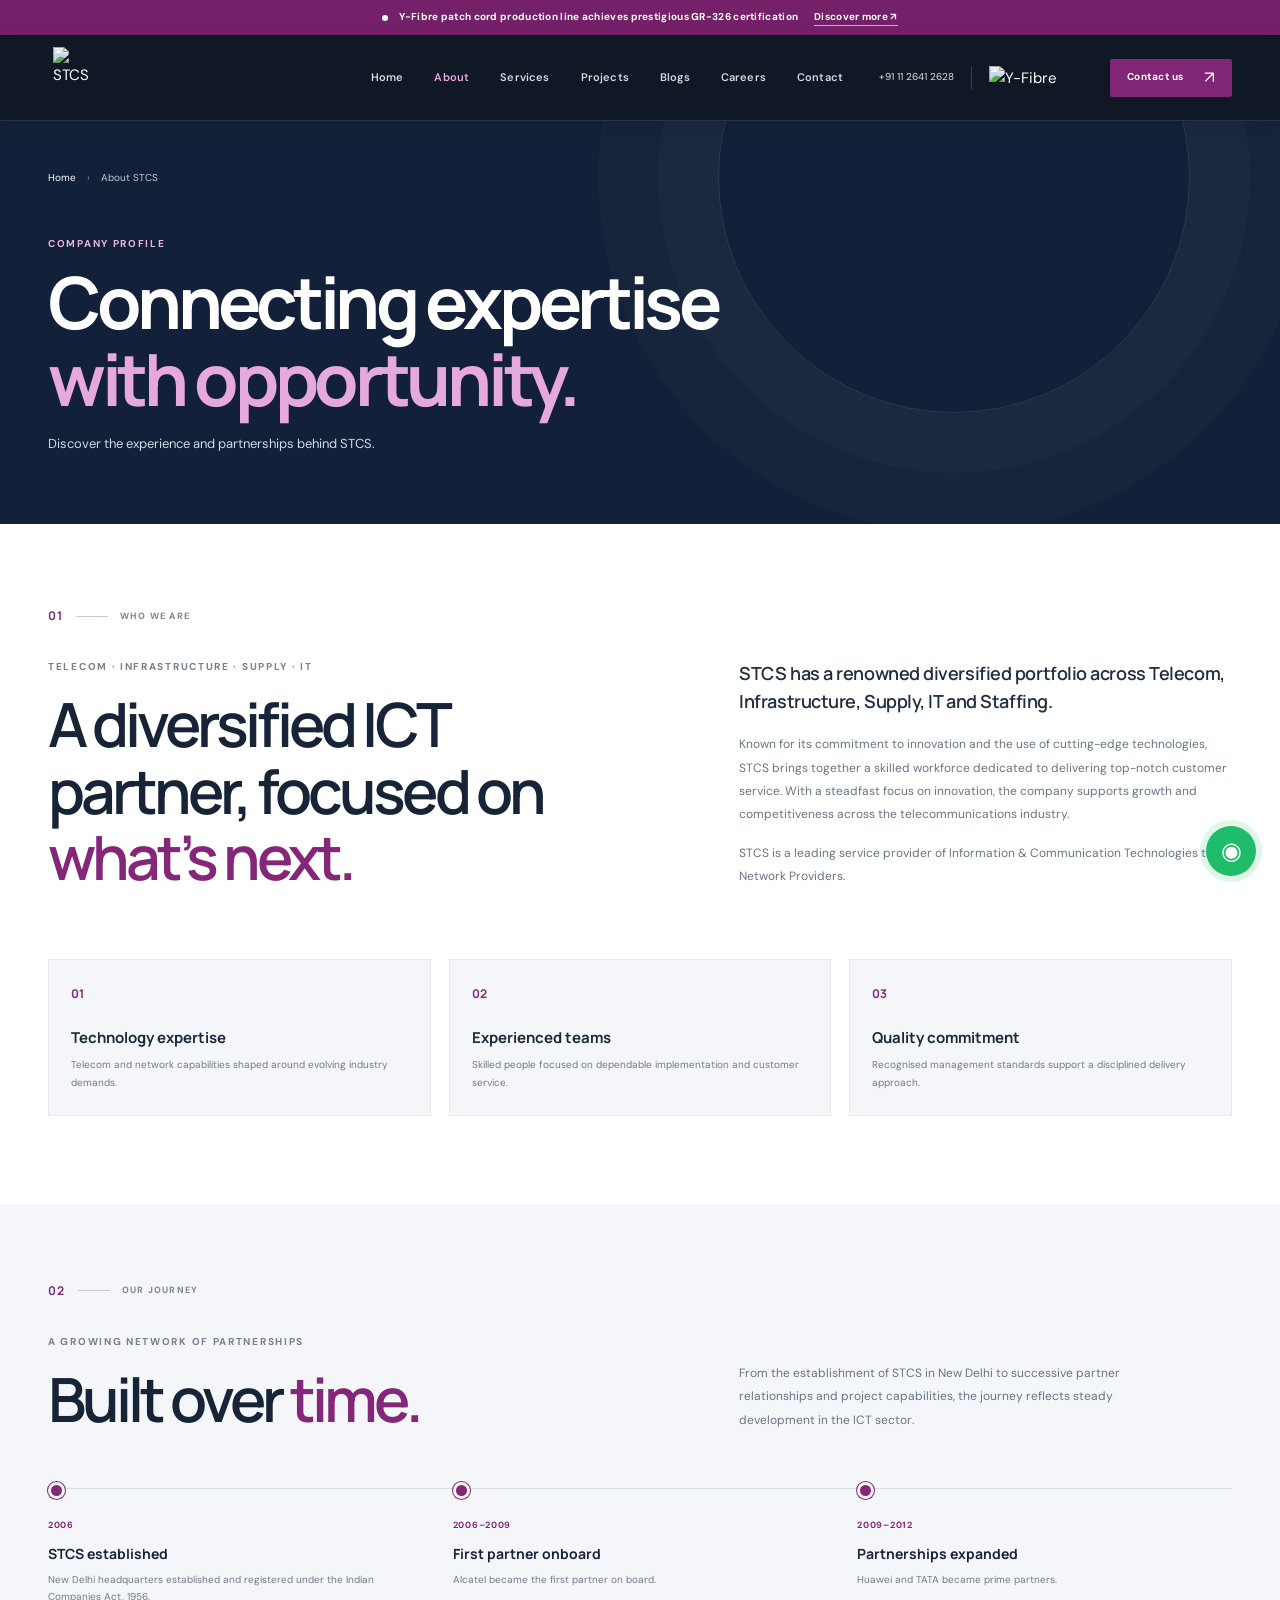
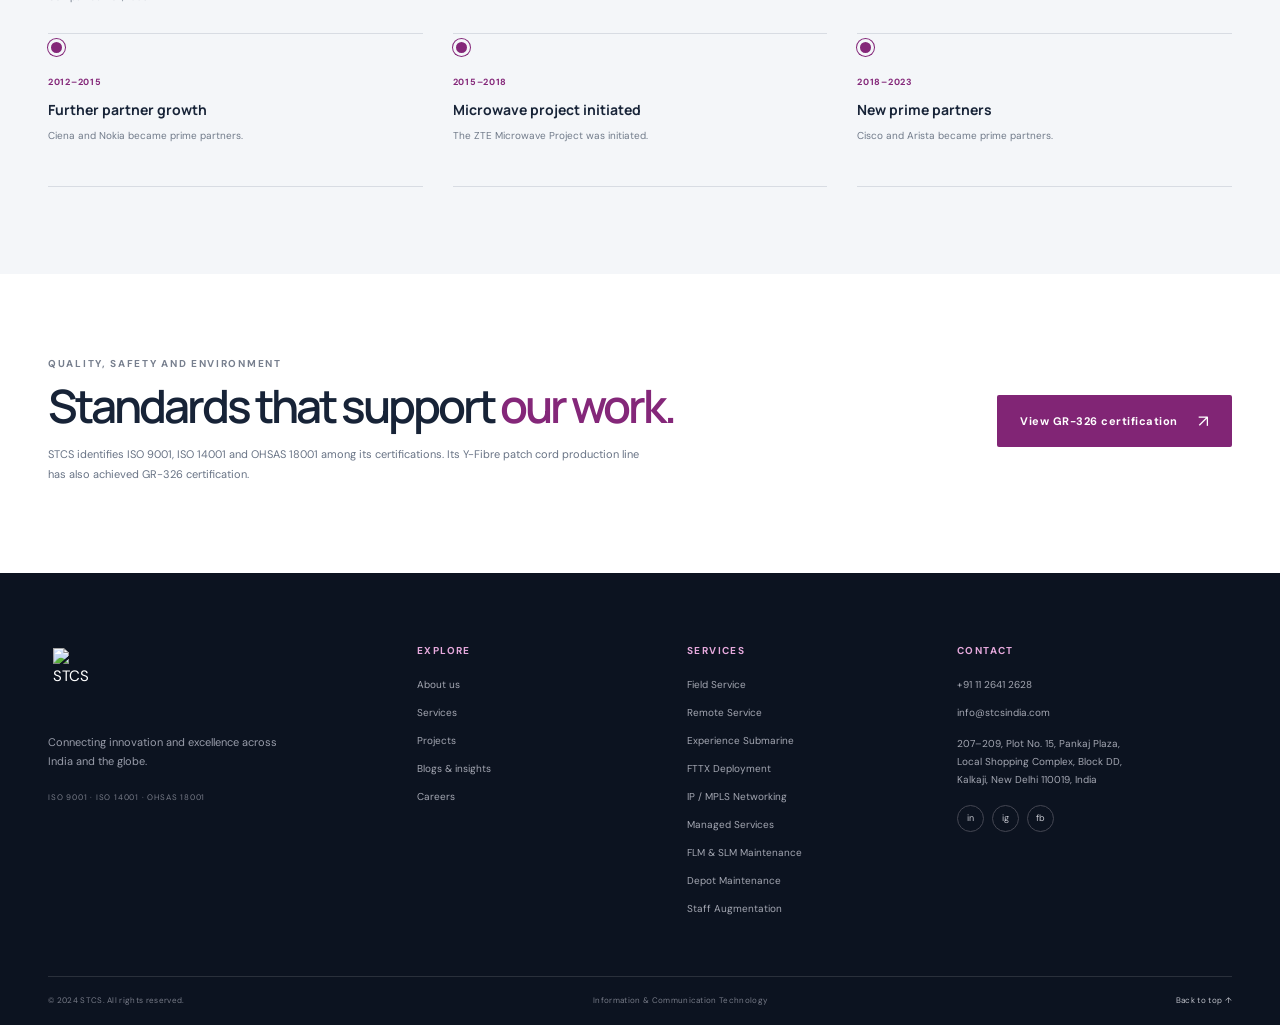
==== commit 74f9cc66: "Wire CTAs to detailed site content" ====
--- a/about.html
+++ b/about.html
@@ -6,8 +6,8 @@
   <title>About STCS — Connecting Innovation & Excellence</title>
   <link rel="preconnect" href="https://fonts.googleapis.com"><link rel="preconnect" href="https://fonts.gstatic.com" crossorigin>
   <link href="https://fonts.googleapis.com/css2?family=DM+Sans:wght@400;500;600;700&family=Manrope:wght@400;500;600;700;800&display=swap" rel="stylesheet">
-  <link rel="stylesheet" href="styles.css"><link rel="stylesheet" href="brand.css?v=4"><link rel="stylesheet" href="pages.css">
-  <script src="site-shell.js?v=2" defer></script><script src="script.js?v=2" defer></script>
+  <link rel="stylesheet" href="styles.css"><link rel="stylesheet" href="brand.css?v=5"><link rel="stylesheet" href="pages.css">
+  <script src="site-shell.js?v=4" defer></script><script src="script.js?v=2" defer></script>
 </head>
 <body data-page="about">
   <div class="reading-progress" aria-hidden="true"><span></span></div><div id="site-header"></div>
--- a/brand.css
+++ b/brand.css
@@ -22,6 +22,8 @@
 @media(max-width:760px){.hero-content{width:calc(100% - 38px)}.hero h1{font-size:clamp(25px,7.3vw,37px)}}
 .hero h1 span{display:block}
 .main-nav a[aria-current="page"]{color:#e6a9dc}
+.additional-projects p a{color:#303b4e;border-bottom:1px solid #c5cad2;transition:color .2s,border-color .2s}
+.additional-projects p a:hover{color:#842779;border-color:#842779}
 .hero-image{transform:scale(1.07);animation:heroLive 24s ease-in-out infinite alternate}
 .hero-image:after{content:'';position:absolute;inset:0;pointer-events:none;background:linear-gradient(112deg,transparent 28%,rgba(192,221,255,.10) 46%,rgba(230,169,220,.13) 51%,transparent 68%);background-size:220% 100%;animation:wallpaperLight 13s ease-in-out infinite;mix-blend-mode:screen}
 .hero-grid:before{content:'';position:absolute;inset:-120px;background-image:radial-gradient(circle,rgba(255,255,255,.64) 1px,transparent 1.8px),linear-gradient(122deg,transparent 48.8%,rgba(206,222,250,.16) 49.6%,transparent 50.4%);background-size:112px 96px,224px 192px;animation:networkDrift 28s linear infinite;opacity:.38}
